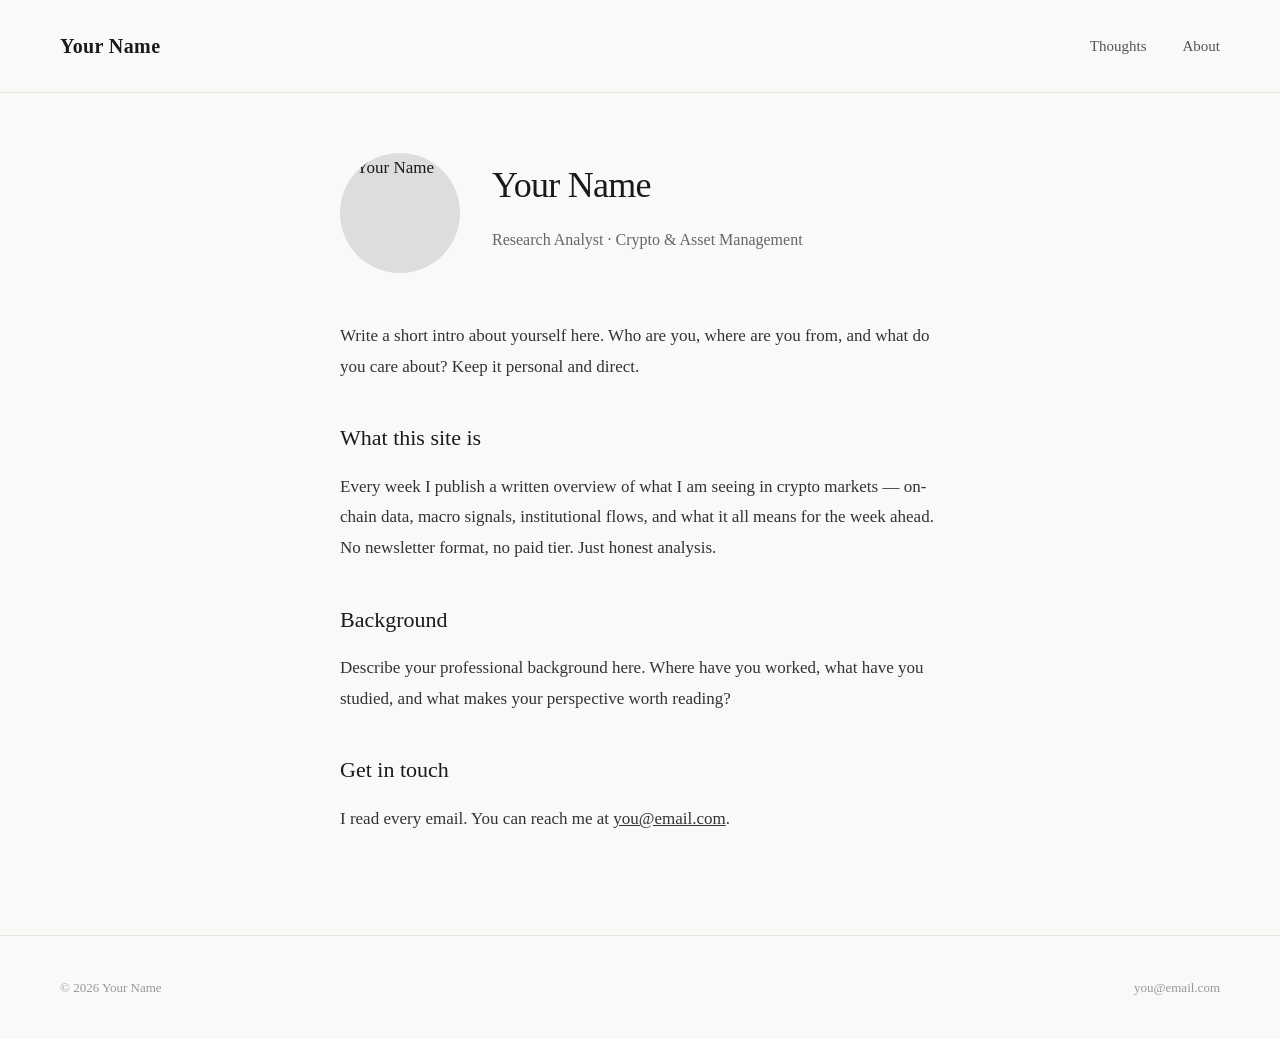
==== about.html @ 3f435f46 "Add files via upload" ====
<!DOCTYPE html>
<html lang="en">
<head>
  <meta charset="UTF-8" />
  <meta name="viewport" content="width=device-width, initial-scale=1.0" />
  <title>About — Your Name</title>
  <link rel="stylesheet" href="style.css" />
</head>
<body>

  <nav>
    <a href="index.html" class="nav-logo">Your Name</a>
    <ul class="nav-links">
      <li><a href="thoughts.html">Thoughts</a></li>
      <li><a href="about.html">About</a></li>
    </ul>
  </nav>

  <div class="about-container">

    <div class="about-header">
      <!-- Replace author.jpg with your own photo -->
      <img src="images/author.jpg" alt="Your Name" />
      <div>
        <h1>Your Name</h1>
        <p class="about-tagline">Research Analyst · Crypto & Asset Management</p>
      </div>
    </div>

    <div class="about-body">

      <p>
        Write a short intro about yourself here. Who are you, where are you from,
        and what do you care about? Keep it personal and direct.
      </p>

      <h2>What this site is</h2>

      <p>
        Every week I publish a written overview of what I am seeing in crypto markets —
        on-chain data, macro signals, institutional flows, and what it all means
        for the week ahead. No newsletter format, no paid tier. Just honest analysis.
      </p>

      <h2>Background</h2>

      <p>
        Describe your professional background here. Where have you worked, what have you studied,
        and what makes your perspective worth reading?
      </p>

      <h2>Get in touch</h2>

      <p>
        I read every email. You can reach me at
        <a href="mailto:you@email.com" style="text-decoration: underline;">you@email.com</a>.
      </p>

    </div>

  </div>

  <footer>
    <span>© 2026 Your Name</span>
    <a href="mailto:you@email.com">you@email.com</a>
  </footer>

</body>
</html>
---- style.css ----
* {
  margin: 0;
  padding: 0;
  box-sizing: border-box;
}

body {
  font-family: 'Georgia', serif;
  background: #faf9f7;
  color: #1a1a1a;
  font-size: 17px;
  line-height: 1.8;
}

a {
  color: inherit;
  text-decoration: none;
}

/* NAV */
nav {
  display: flex;
  justify-content: space-between;
  align-items: center;
  padding: 28px 60px;
  border-bottom: 1px solid #e8e6e1;
  background: #faf9f7;
  position: sticky;
  top: 0;
  z-index: 100;
}

.nav-logo {
  font-size: 20px;
  font-weight: bold;
  letter-spacing: 0.02em;
}

.nav-links {
  display: flex;
  gap: 36px;
  list-style: none;
  font-size: 15px;
  color: #555;
}

.nav-links a:hover {
  color: #1a1a1a;
}

/* HERO */
.hero {
  max-width: 720px;
  margin: 80px auto 60px;
  padding: 0 40px;
  text-align: center;
}

.hero h1 {
  font-size: 42px;
  font-weight: normal;
  line-height: 1.25;
  margin-bottom: 20px;
  letter-spacing: -0.02em;
}

.hero p {
  font-size: 18px;
  color: #555;
  max-width: 540px;
  margin: 0 auto 36px;
}

/* SUBSCRIBE FORM */
.subscribe-form {
  display: flex;
  gap: 0;
  max-width: 420px;
  margin: 0 auto;
  border: 1px solid #ccc;
  border-radius: 4px;
  overflow: hidden;
}

.subscribe-form input {
  flex: 1;
  padding: 12px 16px;
  border: none;
  font-size: 15px;
  background: #fff;
  outline: none;
  font-family: inherit;
}

.subscribe-form button {
  padding: 12px 22px;
  background: #1a1a1a;
  color: #fff;
  border: none;
  font-size: 15px;
  cursor: pointer;
  font-family: inherit;
  white-space: nowrap;
}

.subscribe-form button:hover {
  background: #333;
}

/* HERO IMAGE */
.hero-image {
  max-width: 860px;
  margin: 0 auto 80px;
  padding: 0 40px;
}

.hero-image img {
  width: 100%;
  height: 420px;
  object-fit: cover;
  display: block;
  border-radius: 4px;
}

/* SECTION LABEL */
.section-label {
  max-width: 720px;
  margin: 0 auto 32px;
  padding: 0 40px;
  font-size: 11px;
  letter-spacing: 0.12em;
  text-transform: uppercase;
  color: #888;
}

/* POSTS GRID */
.posts-grid {
  max-width: 860px;
  margin: 0 auto 100px;
  padding: 0 40px;
  display: grid;
  grid-template-columns: repeat(auto-fit, minmax(260px, 1fr));
  gap: 40px;
}

.post-card {
  display: block;
  cursor: pointer;
}

.post-card img {
  width: 100%;
  height: 200px;
  object-fit: cover;
  display: block;
  border-radius: 3px;
  margin-bottom: 16px;
  background: #e0ddd8;
}

.post-card .post-date {
  font-size: 12px;
  color: #999;
  letter-spacing: 0.06em;
  margin-bottom: 8px;
}

.post-card h3 {
  font-size: 19px;
  font-weight: normal;
  line-height: 1.35;
  margin-bottom: 10px;
}

.post-card p {
  font-size: 14px;
  color: #666;
  line-height: 1.6;
}

.post-card:hover h3 {
  text-decoration: underline;
}

/* SINGLE POST */
.post-container {
  max-width: 680px;
  margin: 60px auto 100px;
  padding: 0 40px;
}

.post-header {
  margin-bottom: 40px;
}

.post-header .post-date {
  font-size: 12px;
  color: #999;
  letter-spacing: 0.06em;
  margin-bottom: 14px;
}

.post-header h1 {
  font-size: 36px;
  font-weight: normal;
  line-height: 1.25;
  letter-spacing: -0.02em;
  margin-bottom: 20px;
}

.post-header .post-intro {
  font-size: 19px;
  color: #444;
  line-height: 1.7;
  margin-bottom: 28px;
}

.post-cover {
  width: 100%;
  height: 400px;
  object-fit: cover;
  display: block;
  border-radius: 4px;
  margin-bottom: 48px;
  background: #e0ddd8;
}

/* POST BODY */
.post-body h2 {
  font-size: 24px;
  font-weight: normal;
  margin: 40px 0 16px;
  letter-spacing: -0.01em;
}

.post-body p {
  margin-bottom: 22px;
  color: #222;
}

.post-body blockquote {
  border-left: 3px solid #ccc;
  margin: 32px 0;
  padding: 4px 24px;
  color: #555;
  font-style: italic;
  font-size: 19px;
  line-height: 1.6;
}

/* DOWNLOAD BUTTON */
.download-btn {
  display: inline-flex;
  align-items: center;
  gap: 8px;
  margin: 40px 0;
  padding: 13px 28px;
  background: #1a1a1a;
  color: #fff;
  border-radius: 3px;
  font-size: 15px;
  cursor: pointer;
  border: none;
  font-family: inherit;
  text-decoration: none;
}

.download-btn:hover {
  background: #333;
}

/* AUTHOR BOX */
.author-box {
  display: flex;
  gap: 24px;
  align-items: flex-start;
  margin: 60px 0 0;
  padding: 32px 0;
  border-top: 1px solid #e8e6e1;
}

.author-box img {
  width: 72px;
  height: 72px;
  border-radius: 50%;
  object-fit: cover;
  flex-shrink: 0;
  background: #ddd;
}

.author-info h4 {
  font-size: 16px;
  font-weight: bold;
  margin-bottom: 4px;
}

.author-info .author-title {
  font-size: 13px;
  color: #888;
  margin-bottom: 10px;
}

.author-info p {
  font-size: 14px;
  color: #555;
  line-height: 1.6;
}

/* THOUGHTS LIST PAGE */
.thoughts-list {
  max-width: 680px;
  margin: 60px auto 100px;
  padding: 0 40px;
}

.thoughts-list h1 {
  font-size: 36px;
  font-weight: normal;
  margin-bottom: 12px;
  letter-spacing: -0.02em;
}

.thoughts-list .page-intro {
  font-size: 17px;
  color: #666;
  margin-bottom: 56px;
}

.thought-item {
  display: flex;
  gap: 28px;
  align-items: flex-start;
  padding: 28px 0;
  border-bottom: 1px solid #e8e6e1;
  text-decoration: none;
  color: inherit;
}

.thought-item:hover h3 {
  text-decoration: underline;
}

.thought-item img {
  width: 120px;
  height: 80px;
  object-fit: cover;
  border-radius: 3px;
  flex-shrink: 0;
  background: #e0ddd8;
}

.thought-item-text .post-date {
  font-size: 12px;
  color: #999;
  letter-spacing: 0.06em;
  margin-bottom: 6px;
}

.thought-item-text h3 {
  font-size: 20px;
  font-weight: normal;
  line-height: 1.3;
  margin-bottom: 8px;
}

.thought-item-text p {
  font-size: 14px;
  color: #666;
  line-height: 1.6;
}

/* ABOUT PAGE */
.about-container {
  max-width: 680px;
  margin: 60px auto 100px;
  padding: 0 40px;
}

.about-header {
  display: flex;
  gap: 32px;
  align-items: flex-start;
  margin-bottom: 48px;
}

.about-header img {
  width: 120px;
  height: 120px;
  border-radius: 50%;
  object-fit: cover;
  flex-shrink: 0;
  background: #ddd;
}

.about-header h1 {
  font-size: 36px;
  font-weight: normal;
  margin-bottom: 8px;
  letter-spacing: -0.02em;
}

.about-header .about-tagline {
  font-size: 16px;
  color: #666;
}

.about-body h2 {
  font-size: 22px;
  font-weight: normal;
  margin: 36px 0 14px;
}

.about-body p {
  margin-bottom: 20px;
  color: #333;
}

/* FOOTER */
footer {
  border-top: 1px solid #e8e6e1;
  padding: 40px 60px;
  display: flex;
  justify-content: space-between;
  align-items: center;
  font-size: 13px;
  color: #999;
}

footer a {
  color: #999;
}

footer a:hover {
  color: #333;
}

/* RESPONSIVE */
@media (max-width: 640px) {
  nav {
    padding: 20px 24px;
  }

  .nav-links {
    gap: 20px;
  }

  .hero {
    padding: 0 24px;
    margin: 48px auto 40px;
  }

  .hero h1 {
    font-size: 30px;
  }

  .hero-image,
  .posts-grid,
  .post-container,
  .thoughts-list,
  .about-container {
    padding: 0 24px;
  }

  .author-box {
    flex-direction: column;
  }

  .about-header {
    flex-direction: column;
  }

  .thought-item img {
    display: none;
  }

  footer {
    padding: 28px 24px;
    flex-direction: column;
    gap: 8px;
    text-align: center;
  }
}
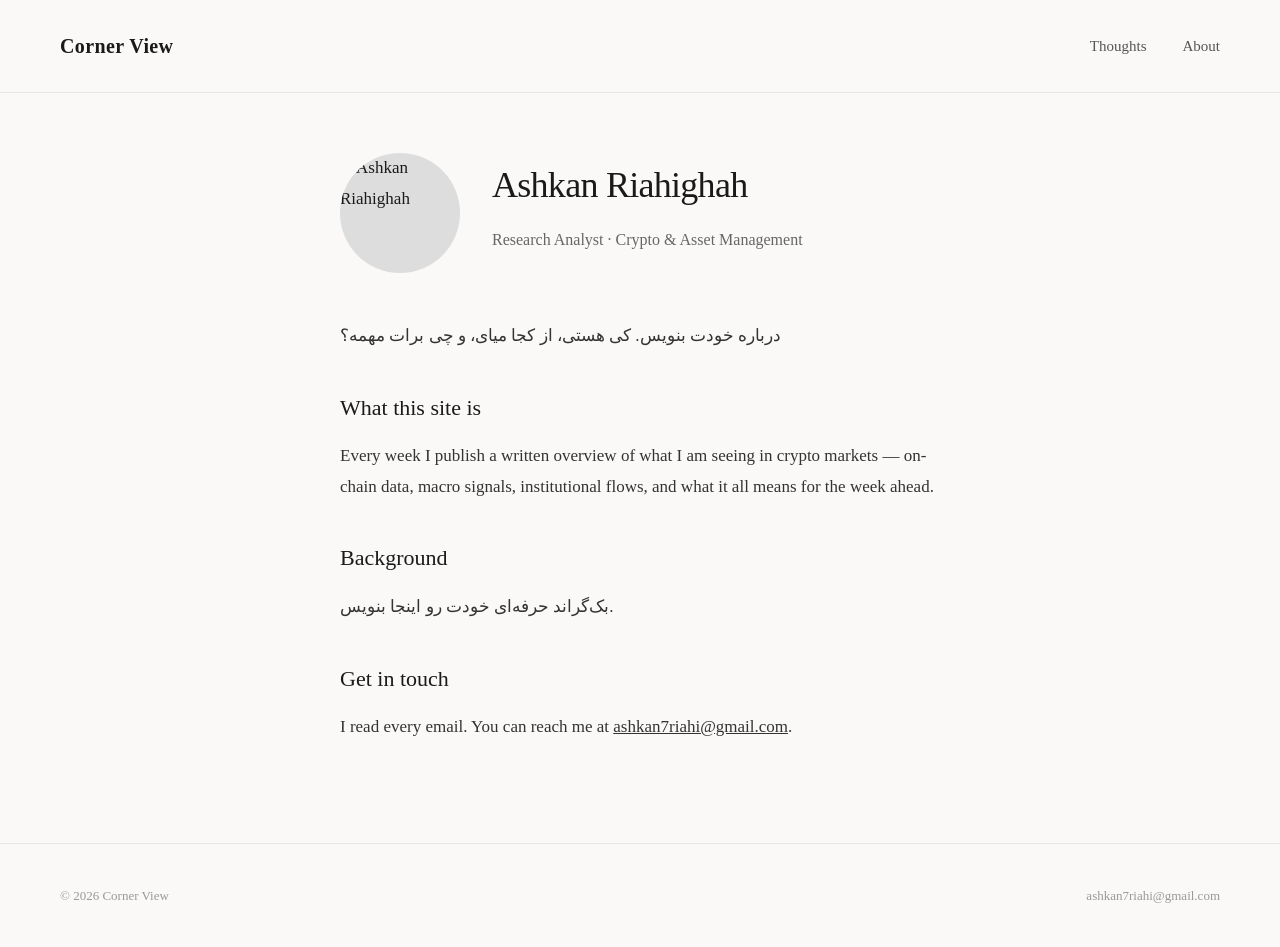
==== commit 90b3a0e9: "Add files via upload" ====
--- a/about.html
+++ b/about.html
@@ -3,13 +3,13 @@
 <head>
   <meta charset="UTF-8" />
   <meta name="viewport" content="width=device-width, initial-scale=1.0" />
-  <title>About — Your Name</title>
+  <title>About — Corner View</title>
   <link rel="stylesheet" href="style.css" />
 </head>
 <body>
 
   <nav>
-    <a href="index.html" class="nav-logo">Your Name</a>
+    <a href="index.html" class="nav-logo">Corner View</a>
     <ul class="nav-links">
       <li><a href="thoughts.html">Thoughts</a></li>
       <li><a href="about.html">About</a></li>
@@ -19,10 +19,9 @@
   <div class="about-container">
 
     <div class="about-header">
-      <!-- Replace author.jpg with your own photo -->
-      <img src="images/author.jpg" alt="Your Name" />
+      <img src="profile.jpg" alt="Ashkan Riahighah" />
       <div>
-        <h1>Your Name</h1>
+        <h1>Ashkan Riahighah</h1>
         <p class="about-tagline">Research Analyst · Crypto & Asset Management</p>
       </div>
     </div>
@@ -30,8 +29,7 @@
     <div class="about-body">
 
       <p>
-        Write a short intro about yourself here. Who are you, where are you from,
-        and what do you care about? Keep it personal and direct.
+        درباره خودت بنویس. کی هستی، از کجا میای، و چی برات مهمه؟
       </p>
 
       <h2>What this site is</h2>
@@ -39,21 +37,20 @@
       <p>
         Every week I publish a written overview of what I am seeing in crypto markets —
         on-chain data, macro signals, institutional flows, and what it all means
-        for the week ahead. No newsletter format, no paid tier. Just honest analysis.
+        for the week ahead.
       </p>
 
       <h2>Background</h2>
 
       <p>
-        Describe your professional background here. Where have you worked, what have you studied,
-        and what makes your perspective worth reading?
+        بک‌گراند حرفه‌ای خودت رو اینجا بنویس.
       </p>
 
       <h2>Get in touch</h2>
 
       <p>
         I read every email. You can reach me at
-        <a href="mailto:you@email.com" style="text-decoration: underline;">you@email.com</a>.
+        <a href="mailto:ashkan7riahi@gmail.com" style="text-decoration: underline;">ashkan7riahi@gmail.com</a>.
       </p>
 
     </div>
@@ -61,8 +58,8 @@
   </div>
 
   <footer>
-    <span>© 2026 Your Name</span>
-    <a href="mailto:you@email.com">you@email.com</a>
+    <span>© 2026 Corner View</span>
+    <a href="mailto:ashkan7riahi@gmail.com">ashkan7riahi@gmail.com</a>
   </footer>
 
 </body>
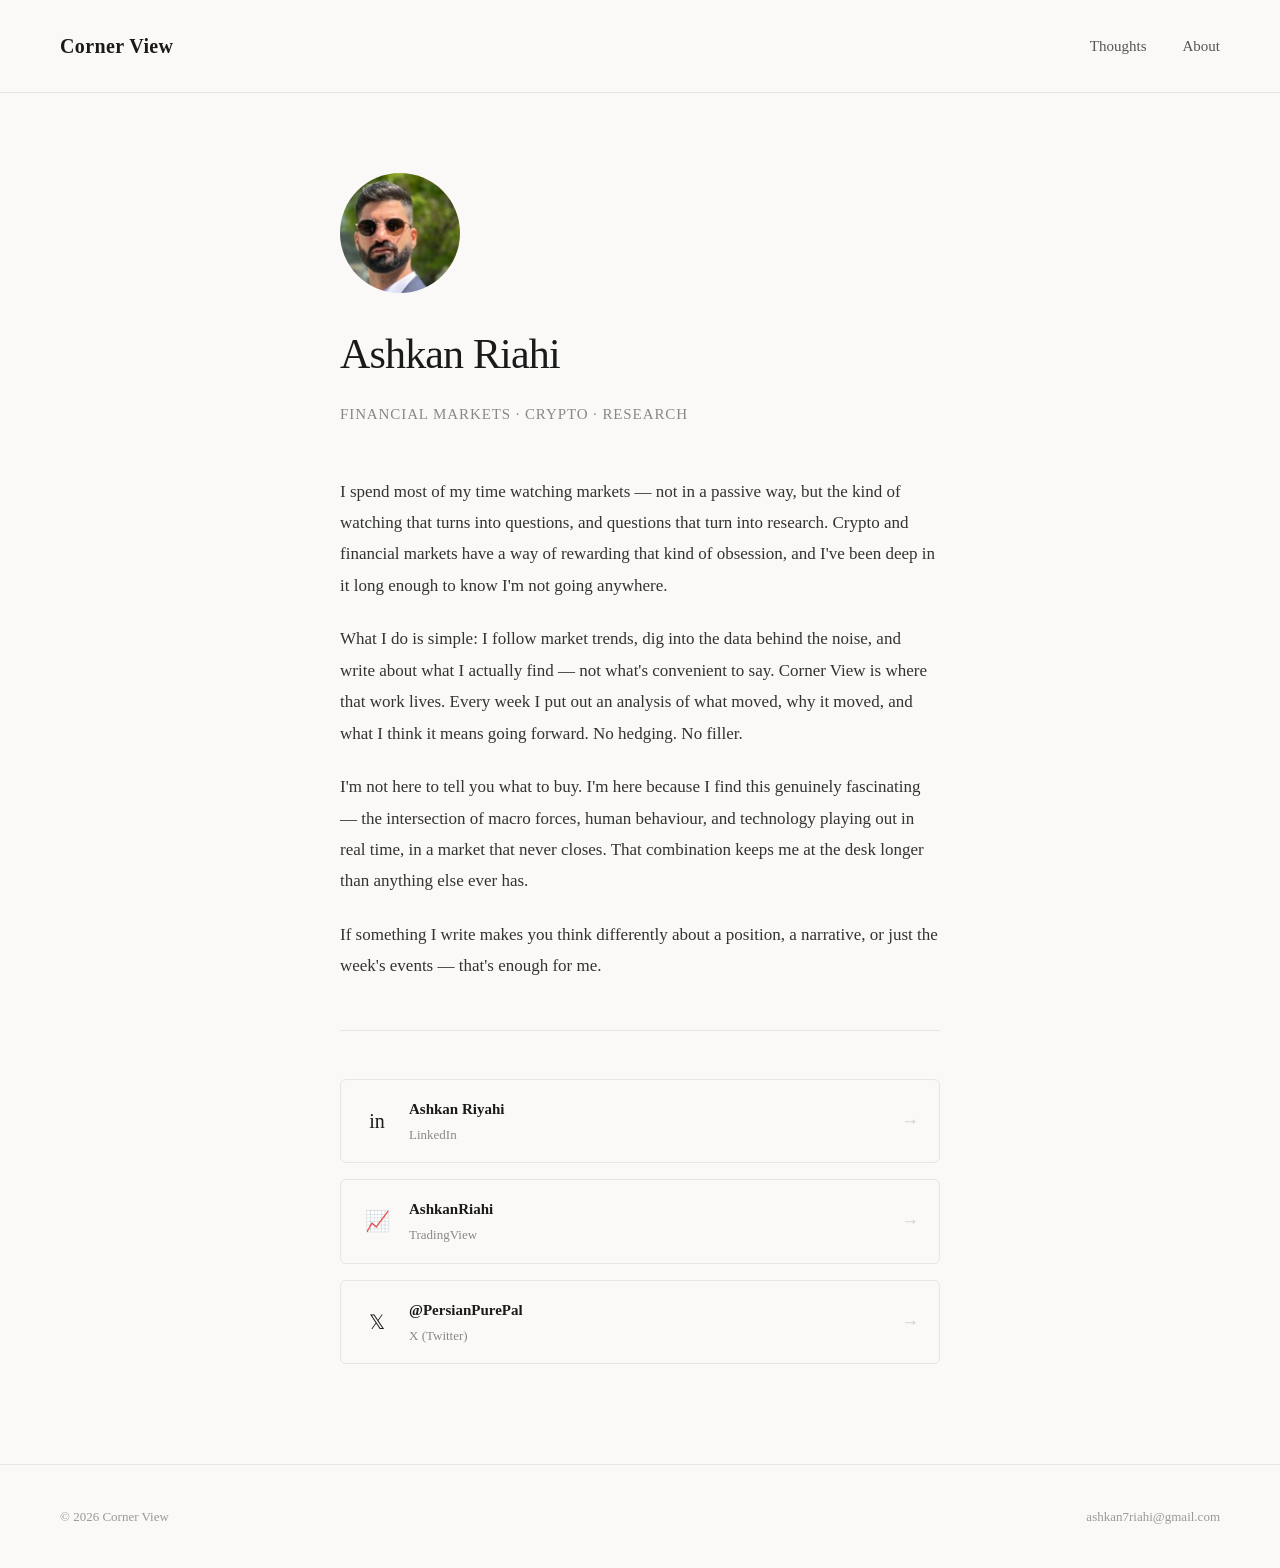
==== commit 3aa80833: "Add files via upload" ====
--- a/about.html
+++ b/about.html
@@ -5,6 +5,88 @@
   <meta name="viewport" content="width=device-width, initial-scale=1.0" />
   <title>About — Corner View</title>
   <link rel="stylesheet" href="style.css" />
+  <style>
+    .about-container {
+      max-width: 680px;
+      margin: 80px auto 100px;
+      padding: 0 40px;
+    }
+
+    .about-name {
+      font-size: 42px;
+      font-weight: normal;
+      letter-spacing: -0.02em;
+      margin-bottom: 8px;
+    }
+
+    .about-tagline {
+      font-size: 15px;
+      color: #888;
+      letter-spacing: 0.06em;
+      text-transform: uppercase;
+      margin-bottom: 48px;
+    }
+
+    .about-body p {
+      margin-bottom: 22px;
+      color: #333;
+      line-height: 1.85;
+    }
+
+    .about-divider {
+      border: none;
+      border-top: 1px solid #e8e6e1;
+      margin: 48px 0;
+    }
+
+    .social-links {
+      display: flex;
+      flex-direction: column;
+      gap: 16px;
+    }
+
+    .social-link {
+      display: flex;
+      align-items: center;
+      gap: 16px;
+      text-decoration: none;
+      color: #1a1a1a;
+      font-size: 15px;
+      padding: 16px 20px;
+      border: 1px solid #e8e6e1;
+      border-radius: 6px;
+      transition: border-color 0.2s;
+    }
+
+    .social-link:hover {
+      border-color: #1a1a1a;
+    }
+
+    .social-link .icon {
+      font-size: 20px;
+      width: 32px;
+      text-align: center;
+    }
+
+    .social-link .label {
+      flex: 1;
+    }
+
+    .social-link .handle {
+      font-size: 13px;
+      color: #888;
+    }
+
+    .social-link .name {
+      font-size: 15px;
+      font-weight: bold;
+    }
+
+    .social-link .arrow {
+      color: #ccc;
+      font-size: 18px;
+    }
+  </style>
 </head>
 <body>
 
@@ -18,40 +100,70 @@
 
   <div class="about-container">
 
-    <div class="about-header">
-      <img src="profile.jpg" alt="Ashkan Riahighah" />
-      <div>
-        <h1>Ashkan Riahighah</h1>
-        <p class="about-tagline">Research Analyst · Crypto & Asset Management</p>
-      </div>
-    </div>
+    <img src="profile.jpg" alt="Ashkan Riahi" style="width:120px; height:120px; border-radius:50%; object-fit:cover; object-position: center top; margin-bottom:24px; display:block;" />
+    <h1 class="about-name">Ashkan Riahi</h1>
+    <p class="about-tagline">Financial Markets · Crypto · Research</p>
 
     <div class="about-body">
 
       <p>
-        درباره خودت بنویس. کی هستی، از کجا میای، و چی برات مهمه؟
+        I spend most of my time watching markets — not in a passive way, but the kind of watching
+        that turns into questions, and questions that turn into research. Crypto and financial markets
+        have a way of rewarding that kind of obsession, and I've been deep in it long enough to know
+        I'm not going anywhere.
       </p>
 
-      <h2>What this site is</h2>
+      <p>
+        What I do is simple: I follow market trends, dig into the data behind the noise, and write
+        about what I actually find — not what's convenient to say. Corner View is where that work
+        lives. Every week I put out an analysis of what moved, why it moved, and what I think
+        it means going forward. No hedging. No filler.
+      </p>
 
       <p>
-        Every week I publish a written overview of what I am seeing in crypto markets —
-        on-chain data, macro signals, institutional flows, and what it all means
-        for the week ahead.
+        I'm not here to tell you what to buy. I'm here because I find this genuinely fascinating —
+        the intersection of macro forces, human behaviour, and technology playing out in real time,
+        in a market that never closes. That combination keeps me at the desk longer than anything
+        else ever has.
       </p>
 
-      <h2>Background</h2>
-
       <p>
-        بک‌گراند حرفه‌ای خودت رو اینجا بنویس.
+        If something I write makes you think differently about a position, a narrative, or just the
+        week's events — that's enough for me.
       </p>
 
-      <h2>Get in touch</h2>
+    </div>
 
-      <p>
-        I read every email. You can reach me at
-        <a href="mailto:ashkan7riahi@gmail.com" style="text-decoration: underline;">ashkan7riahi@gmail.com</a>.
-      </p>
+    <hr class="about-divider" />
+
+    <div class="social-links">
+
+      <a href="https://www.linkedin.com/in/askanriyahig7" target="_blank" class="social-link">
+        <span class="icon">in</span>
+        <span class="label">
+          <div class="name">Ashkan Riyahi</div>
+          <div class="handle">LinkedIn</div>
+        </span>
+        <span class="arrow">→</span>
+      </a>
+
+      <a href="https://www.tradingview.com/u/AshkanRiahi/" target="_blank" class="social-link">
+        <span class="icon">📈</span>
+        <span class="label">
+          <div class="name">AshkanRiahi</div>
+          <div class="handle">TradingView</div>
+        </span>
+        <span class="arrow">→</span>
+      </a>
+
+      <a href="https://x.com/PersianPurePal" target="_blank" class="social-link">
+        <span class="icon">𝕏</span>
+        <span class="label">
+          <div class="name">@PersianPurePal</div>
+          <div class="handle">X (Twitter)</div>
+        </span>
+        <span class="arrow">→</span>
+      </a>
 
     </div>
 
--- a/style.css
+++ b/style.css
@@ -116,8 +116,9 @@
 
 .hero-image img {
   width: 100%;
-  height: 420px;
-  object-fit: cover;
+  height: 320px;
+  object-fit: cover;
+  object-position: center top;
   display: block;
   border-radius: 4px;
 }
@@ -138,24 +139,33 @@
   max-width: 860px;
   margin: 0 auto 100px;
   padding: 0 40px;
-  display: grid;
-  grid-template-columns: repeat(auto-fit, minmax(260px, 1fr));
-  gap: 40px;
+  display: flex;
+  flex-direction: column;
+  gap: 24px;
 }
 
 .post-card {
+  display: flex;
+  gap: 24px;
+  align-items: center;
+  cursor: pointer;
+  padding: 20px 0;
+  border-bottom: 1px solid #e8e6e1;
+}
+
+.post-card img {
+  width: 180px;
+  height: 120px;
+  object-fit: cover;
+  object-position: center;
   display: block;
-  cursor: pointer;
-}
-
-.post-card img {
-  width: 100%;
-  height: 200px;
-  object-fit: cover;
-  display: block;
-  border-radius: 3px;
-  margin-bottom: 16px;
+  border-radius: 6px;
+  flex-shrink: 0;
   background: #e0ddd8;
+}
+
+.post-card-text {
+  flex: 1;
 }
 
 .post-card .post-date {
@@ -166,7 +176,7 @@
 }
 
 .post-card h3 {
-  font-size: 19px;
+  font-size: 20px;
   font-weight: normal;
   line-height: 1.35;
   margin-bottom: 10px;
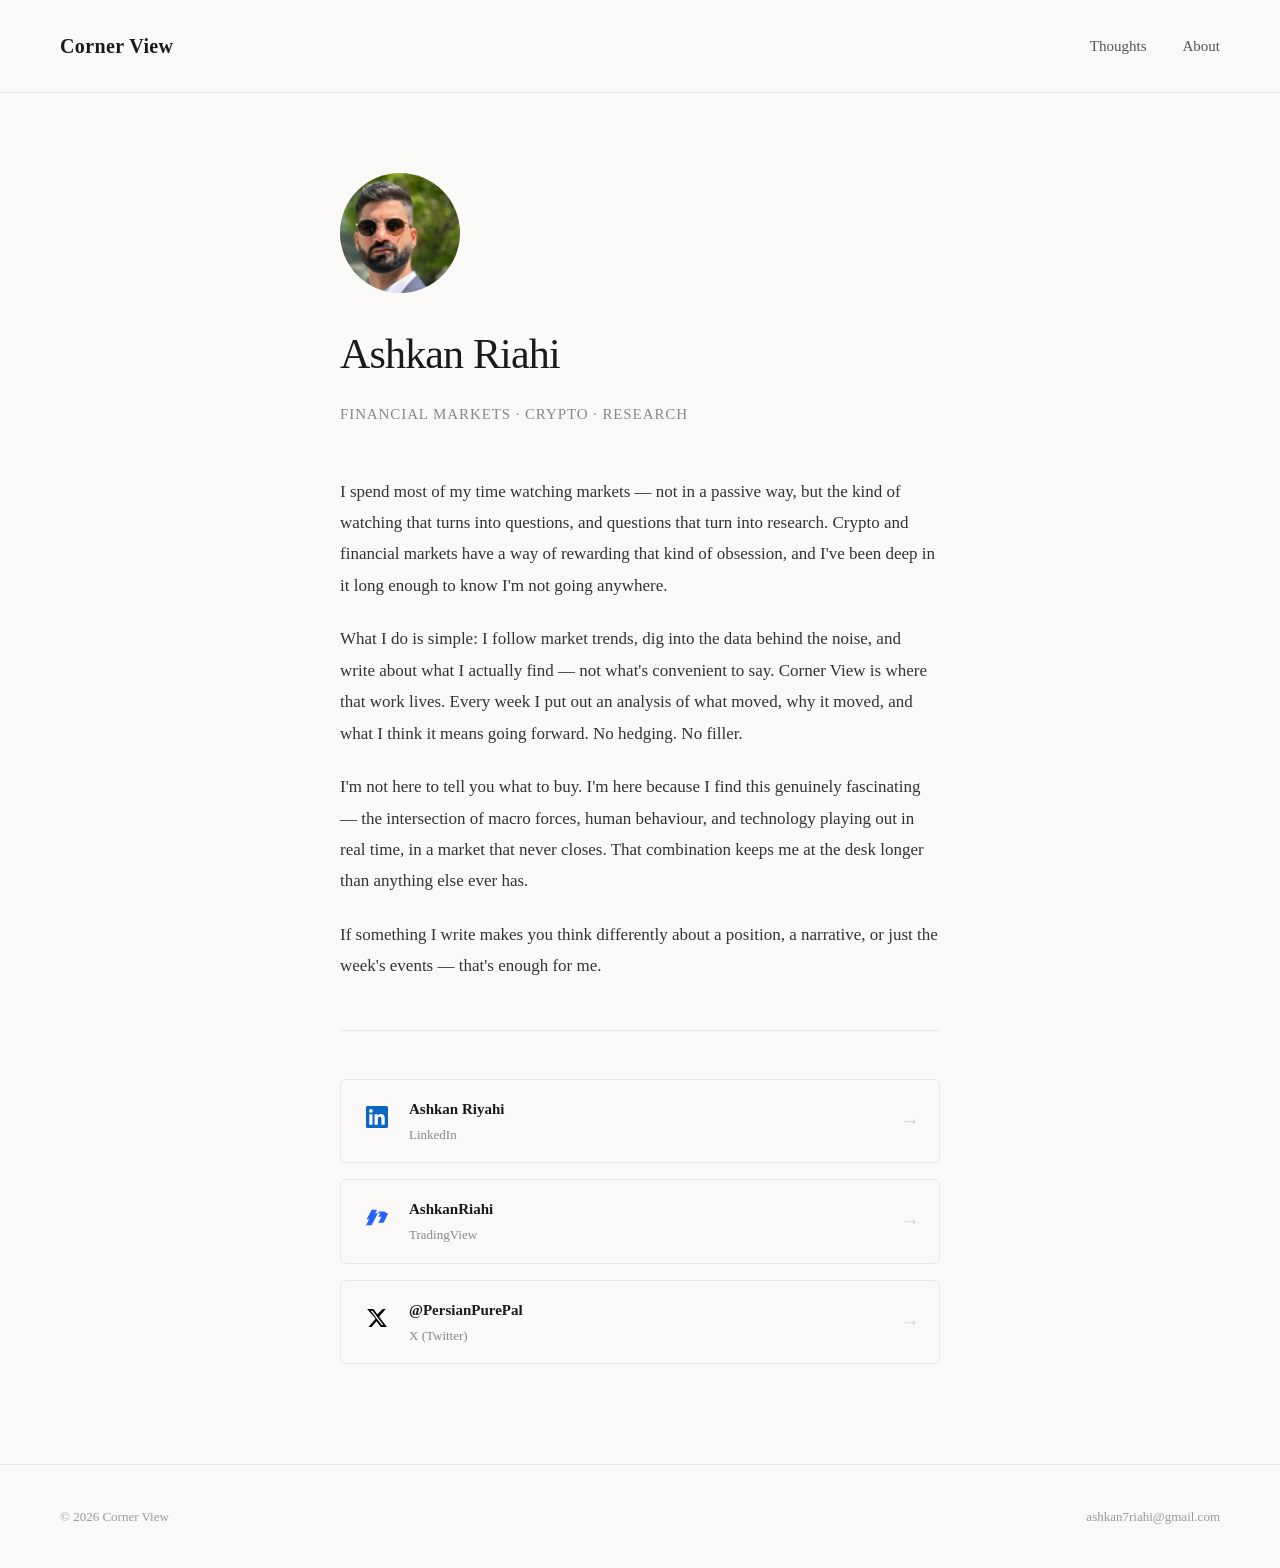
==== commit 55634183: "Add files via upload" ====
--- a/about.html
+++ b/about.html
@@ -139,7 +139,11 @@
     <div class="social-links">
 
       <a href="https://www.linkedin.com/in/askanriyahig7" target="_blank" class="social-link">
-        <span class="icon">in</span>
+        <span class="icon">
+          <svg xmlns="http://www.w3.org/2000/svg" width="22" height="22" viewBox="0 0 24 24" fill="#0A66C2">
+            <path d="M20.447 20.452h-3.554v-5.569c0-1.328-.027-3.037-1.852-3.037-1.853 0-2.136 1.445-2.136 2.939v5.667H9.351V9h3.414v1.561h.046c.477-.9 1.637-1.85 3.37-1.85 3.601 0 4.267 2.37 4.267 5.455v6.286zM5.337 7.433a2.062 2.062 0 0 1-2.063-2.065 2.064 2.064 0 1 1 2.063 2.065zm1.782 13.019H3.555V9h3.564v11.452zM22.225 0H1.771C.792 0 0 .774 0 1.729v20.542C0 23.227.792 24 1.771 24h20.451C23.2 24 24 23.227 24 22.271V1.729C24 .774 23.2 0 22.222 0h.003z"/>
+          </svg>
+        </span>
         <span class="label">
           <div class="name">Ashkan Riyahi</div>
           <div class="handle">LinkedIn</div>
@@ -148,7 +152,11 @@
       </a>
 
       <a href="https://www.tradingview.com/u/AshkanRiahi/" target="_blank" class="social-link">
-        <span class="icon">📈</span>
+        <span class="icon">
+          <svg xmlns="http://www.w3.org/2000/svg" width="22" height="22" viewBox="0 0 24 24" fill="#2962FF">
+            <path d="M4.135 11.766l3.006-5.74 3.086 5.741H4.135zm15.73-5.74h-5.9l-7.863 15H0l3.39-6.482H.697l5.43-10.37h5.957l-1.984 3.787h5.52L13.4 11.767h3.553L13.4 18.248h5.9L24 8.518l-4.135-2.492z"/>
+          </svg>
+        </span>
         <span class="label">
           <div class="name">AshkanRiahi</div>
           <div class="handle">TradingView</div>
@@ -157,7 +165,11 @@
       </a>
 
       <a href="https://x.com/PersianPurePal" target="_blank" class="social-link">
-        <span class="icon">𝕏</span>
+        <span class="icon">
+          <svg xmlns="http://www.w3.org/2000/svg" width="22" height="22" viewBox="0 0 24 24" fill="#000000">
+            <path d="M18.244 2.25h3.308l-7.227 8.26 8.502 11.24H16.17l-4.714-6.231-5.401 6.231H2.746l7.73-8.835L1.254 2.25H8.08l4.259 5.63zm-1.161 17.52h1.833L7.084 4.126H5.117z"/>
+          </svg>
+        </span>
         <span class="label">
           <div class="name">@PersianPurePal</div>
           <div class="handle">X (Twitter)</div>
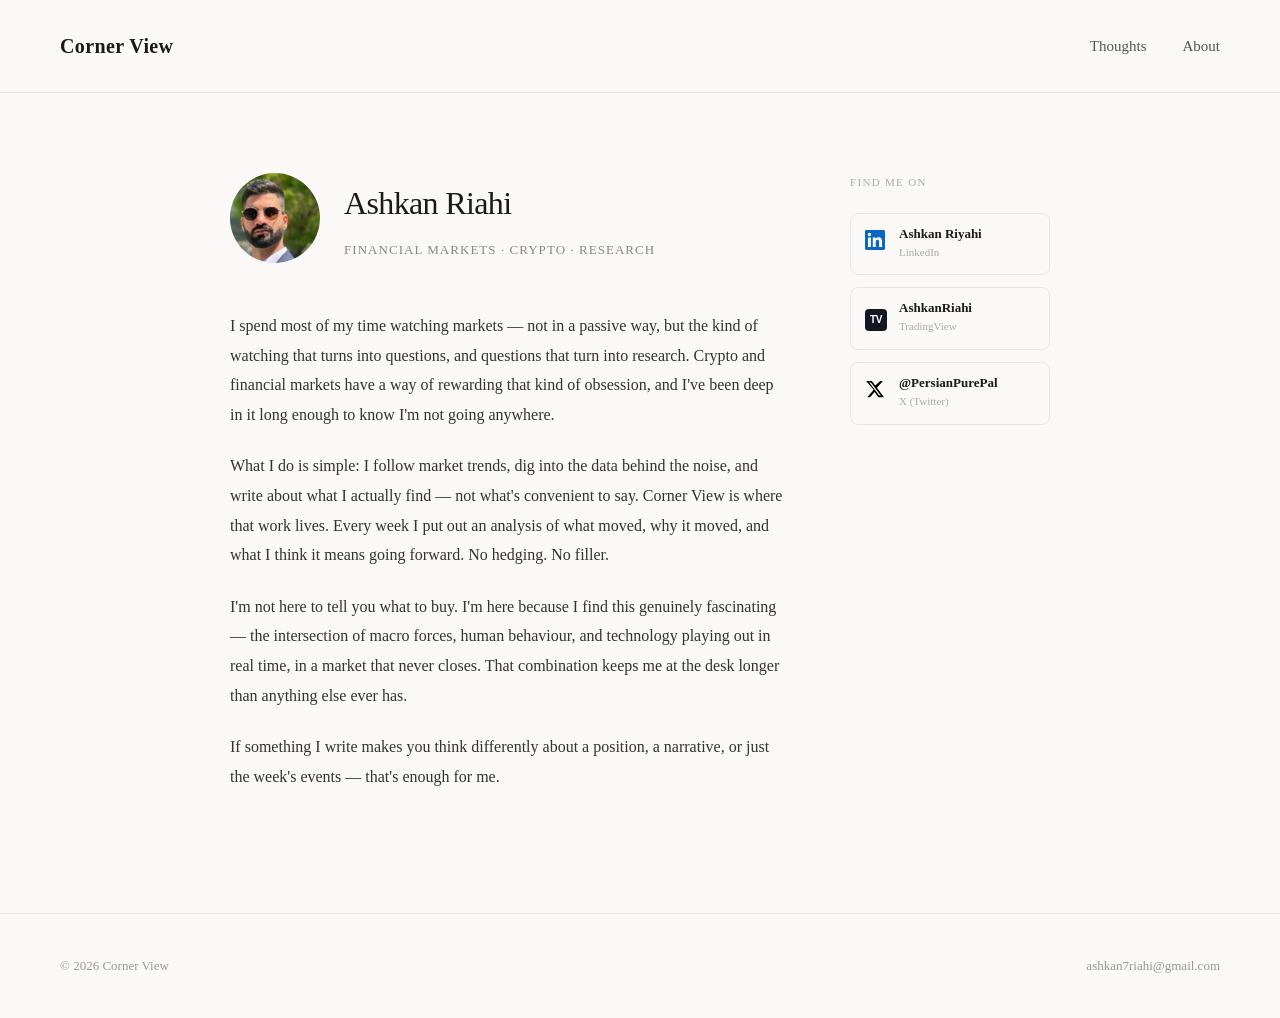
==== commit a1aabf1f: "Add files via upload" ====
--- a/about.html
+++ b/about.html
@@ -6,85 +6,128 @@
   <title>About — Corner View</title>
   <link rel="stylesheet" href="style.css" />
   <style>
-    .about-container {
-      max-width: 680px;
+    .about-page {
+      max-width: 900px;
       margin: 80px auto 100px;
       padding: 0 40px;
-    }
-
-    .about-name {
-      font-size: 42px;
+      display: flex;
+      gap: 60px;
+      align-items: flex-start;
+    }
+
+    /* LEFT — main content */
+    .about-main {
+      flex: 1;
+    }
+
+    .about-header {
+      display: flex;
+      align-items: center;
+      gap: 24px;
+      margin-bottom: 48px;
+    }
+
+    .about-header img {
+      width: 90px;
+      height: 90px;
+      border-radius: 50%;
+      object-fit: cover;
+      object-position: center top;
+      flex-shrink: 0;
+    }
+
+    .about-header-text h1 {
+      font-size: 32px;
       font-weight: normal;
       letter-spacing: -0.02em;
-      margin-bottom: 8px;
-    }
-
-    .about-tagline {
-      font-size: 15px;
+      margin-bottom: 6px;
+    }
+
+    .about-header-text .tagline {
+      font-size: 13px;
       color: #888;
-      letter-spacing: 0.06em;
+      letter-spacing: 0.08em;
       text-transform: uppercase;
-      margin-bottom: 48px;
     }
 
     .about-body p {
       margin-bottom: 22px;
       color: #333;
       line-height: 1.85;
-    }
-
-    .about-divider {
-      border: none;
-      border-top: 1px solid #e8e6e1;
-      margin: 48px 0;
+      font-size: 16px;
+    }
+
+    /* RIGHT — sticky social */
+    .about-sidebar {
+      width: 200px;
+      flex-shrink: 0;
+      position: sticky;
+      top: 100px;
+    }
+
+    .sidebar-label {
+      font-size: 11px;
+      letter-spacing: 0.12em;
+      text-transform: uppercase;
+      color: #aaa;
+      margin-bottom: 20px;
     }
 
     .social-links {
       display: flex;
       flex-direction: column;
-      gap: 16px;
+      gap: 12px;
     }
 
     .social-link {
       display: flex;
       align-items: center;
-      gap: 16px;
+      gap: 12px;
       text-decoration: none;
       color: #1a1a1a;
-      font-size: 15px;
-      padding: 16px 20px;
+      font-size: 14px;
+      padding: 12px 14px;
       border: 1px solid #e8e6e1;
-      border-radius: 6px;
-      transition: border-color 0.2s;
+      border-radius: 8px;
+      transition: border-color 0.2s, background 0.2s;
     }
 
     .social-link:hover {
       border-color: #1a1a1a;
+      background: #f5f4f0;
     }
 
     .social-link .icon {
-      font-size: 20px;
-      width: 32px;
-      text-align: center;
-    }
-
-    .social-link .label {
-      flex: 1;
-    }
-
-    .social-link .handle {
+      width: 22px;
+      flex-shrink: 0;
+    }
+
+    .social-link .link-info .name {
       font-size: 13px;
-      color: #888;
-    }
-
-    .social-link .name {
-      font-size: 15px;
       font-weight: bold;
-    }
-
-    .social-link .arrow {
-      color: #ccc;
-      font-size: 18px;
+      line-height: 1.3;
+    }
+
+    .social-link .link-info .platform {
+      font-size: 11px;
+      color: #aaa;
+    }
+
+    @media (max-width: 700px) {
+      .about-page {
+        flex-direction: column;
+        gap: 48px;
+      }
+
+      .about-sidebar {
+        width: 100%;
+        position: static;
+      }
+
+      .social-links {
+        flex-direction: row;
+        flex-wrap: wrap;
+      }
     }
   </style>
 </head>
@@ -98,85 +141,86 @@
     </ul>
   </nav>
 
-  <div class="about-container">
-
-    <img src="profile.jpg" alt="Ashkan Riahi" style="width:120px; height:120px; border-radius:50%; object-fit:cover; object-position: center top; margin-bottom:24px; display:block;" />
-    <h1 class="about-name">Ashkan Riahi</h1>
-    <p class="about-tagline">Financial Markets · Crypto · Research</p>
-
-    <div class="about-body">
-
-      <p>
-        I spend most of my time watching markets — not in a passive way, but the kind of watching
-        that turns into questions, and questions that turn into research. Crypto and financial markets
-        have a way of rewarding that kind of obsession, and I've been deep in it long enough to know
-        I'm not going anywhere.
-      </p>
-
-      <p>
-        What I do is simple: I follow market trends, dig into the data behind the noise, and write
-        about what I actually find — not what's convenient to say. Corner View is where that work
-        lives. Every week I put out an analysis of what moved, why it moved, and what I think
-        it means going forward. No hedging. No filler.
-      </p>
-
-      <p>
-        I'm not here to tell you what to buy. I'm here because I find this genuinely fascinating —
-        the intersection of macro forces, human behaviour, and technology playing out in real time,
-        in a market that never closes. That combination keeps me at the desk longer than anything
-        else ever has.
-      </p>
-
-      <p>
-        If something I write makes you think differently about a position, a narrative, or just the
-        week's events — that's enough for me.
-      </p>
+  <div class="about-page">
+
+    <!-- LEFT -->
+    <div class="about-main">
+
+      <div class="about-header">
+        <img src="profile.jpg" alt="Ashkan Riahi" />
+        <div class="about-header-text">
+          <h1>Ashkan Riahi</h1>
+          <div class="tagline">Financial Markets · Crypto · Research</div>
+        </div>
+      </div>
+
+      <div class="about-body">
+        <p>
+          I spend most of my time watching markets — not in a passive way, but the kind
+          of watching that turns into questions, and questions that turn into research.
+          Crypto and financial markets have a way of rewarding that kind of obsession,
+          and I've been deep in it long enough to know I'm not going anywhere.
+        </p>
+        <p>
+          What I do is simple: I follow market trends, dig into the data behind the noise,
+          and write about what I actually find — not what's convenient to say. Corner View
+          is where that work lives. Every week I put out an analysis of what moved, why it
+          moved, and what I think it means going forward. No hedging. No filler.
+        </p>
+        <p>
+          I'm not here to tell you what to buy. I'm here because I find this genuinely
+          fascinating — the intersection of macro forces, human behaviour, and technology
+          playing out in real time, in a market that never closes. That combination keeps
+          me at the desk longer than anything else ever has.
+        </p>
+        <p>
+          If something I write makes you think differently about a position, a narrative,
+          or just the week's events — that's enough for me.
+        </p>
+      </div>
 
     </div>
 
-    <hr class="about-divider" />
-
-    <div class="social-links">
-
-      <a href="https://www.linkedin.com/in/askanriyahig7" target="_blank" class="social-link">
-        <span class="icon">
-          <svg xmlns="http://www.w3.org/2000/svg" width="22" height="22" viewBox="0 0 24 24" fill="#0A66C2">
-            <path d="M20.447 20.452h-3.554v-5.569c0-1.328-.027-3.037-1.852-3.037-1.853 0-2.136 1.445-2.136 2.939v5.667H9.351V9h3.414v1.561h.046c.477-.9 1.637-1.85 3.37-1.85 3.601 0 4.267 2.37 4.267 5.455v6.286zM5.337 7.433a2.062 2.062 0 0 1-2.063-2.065 2.064 2.064 0 1 1 2.063 2.065zm1.782 13.019H3.555V9h3.564v11.452zM22.225 0H1.771C.792 0 0 .774 0 1.729v20.542C0 23.227.792 24 1.771 24h20.451C23.2 24 24 23.227 24 22.271V1.729C24 .774 23.2 0 22.222 0h.003z"/>
-          </svg>
-        </span>
-        <span class="label">
-          <div class="name">Ashkan Riyahi</div>
-          <div class="handle">LinkedIn</div>
-        </span>
-        <span class="arrow">→</span>
-      </a>
-
-      <a href="https://www.tradingview.com/u/AshkanRiahi/" target="_blank" class="social-link">
-        <span class="icon">
-          <svg xmlns="http://www.w3.org/2000/svg" width="22" height="22" viewBox="0 0 24 24" fill="#2962FF">
-            <path d="M4.135 11.766l3.006-5.74 3.086 5.741H4.135zm15.73-5.74h-5.9l-7.863 15H0l3.39-6.482H.697l5.43-10.37h5.957l-1.984 3.787h5.52L13.4 11.767h3.553L13.4 18.248h5.9L24 8.518l-4.135-2.492z"/>
-          </svg>
-        </span>
-        <span class="label">
-          <div class="name">AshkanRiahi</div>
-          <div class="handle">TradingView</div>
-        </span>
-        <span class="arrow">→</span>
-      </a>
-
-      <a href="https://x.com/PersianPurePal" target="_blank" class="social-link">
-        <span class="icon">
-          <svg xmlns="http://www.w3.org/2000/svg" width="22" height="22" viewBox="0 0 24 24" fill="#000000">
-            <path d="M18.244 2.25h3.308l-7.227 8.26 8.502 11.24H16.17l-4.714-6.231-5.401 6.231H2.746l7.73-8.835L1.254 2.25H8.08l4.259 5.63zm-1.161 17.52h1.833L7.084 4.126H5.117z"/>
-          </svg>
-        </span>
-        <span class="label">
-          <div class="name">@PersianPurePal</div>
-          <div class="handle">X (Twitter)</div>
-        </span>
-        <span class="arrow">→</span>
-      </a>
-
+    <!-- RIGHT — sticky sidebar -->
+    <div class="about-sidebar">
+      <div class="sidebar-label">Find me on</div>
+      <div class="social-links">
+
+        <a href="https://www.linkedin.com/in/askanriyahig7" target="_blank" class="social-link">
+          <span class="icon">
+            <svg xmlns="http://www.w3.org/2000/svg" width="20" height="20" viewBox="0 0 24 24" fill="#0A66C2">
+              <path d="M20.447 20.452h-3.554v-5.569c0-1.328-.027-3.037-1.852-3.037-1.853 0-2.136 1.445-2.136 2.939v5.667H9.351V9h3.414v1.561h.046c.477-.9 1.637-1.85 3.37-1.85 3.601 0 4.267 2.37 4.267 5.455v6.286zM5.337 7.433a2.062 2.062 0 0 1-2.063-2.065 2.064 2.064 0 1 1 2.063 2.065zm1.782 13.019H3.555V9h3.564v11.452zM22.225 0H1.771C.792 0 0 .774 0 1.729v20.542C0 23.227.792 24 1.771 24h20.451C23.2 24 24 23.227 24 22.271V1.729C24 .774 23.2 0 22.222 0h.003z"/>
+            </svg>
+          </span>
+          <div class="link-info">
+            <div class="name">Ashkan Riyahi</div>
+            <div class="platform">LinkedIn</div>
+          </div>
+        </a>
+
+        <a href="https://www.tradingview.com/u/AshkanRiahi/" target="_blank" class="social-link">
+          <span class="icon">
+            <span style="display:inline-flex;align-items:center;justify-content:center;width:22px;height:22px;background:#131722;border-radius:4px;font-size:10px;font-weight:bold;color:#fff;letter-spacing:-0.5px;font-family:sans-serif;">TV</span>
+          </span>
+          <div class="link-info">
+            <div class="name">AshkanRiahi</div>
+            <div class="platform">TradingView</div>
+          </div>
+        </a>
+
+        <a href="https://x.com/PersianPurePal" target="_blank" class="social-link">
+          <span class="icon">
+            <svg xmlns="http://www.w3.org/2000/svg" width="20" height="20" viewBox="0 0 24 24" fill="#000000">
+              <path d="M18.244 2.25h3.308l-7.227 8.26 8.502 11.24H16.17l-4.714-6.231-5.401 6.231H2.746l7.73-8.835L1.254 2.25H8.08l4.259 5.63zm-1.161 17.52h1.833L7.084 4.126H5.117z"/>
+            </svg>
+          </span>
+          <div class="link-info">
+            <div class="name">@PersianPurePal</div>
+            <div class="platform">X (Twitter)</div>
+          </div>
+        </a>
+
+      </div>
     </div>
 
   </div>
